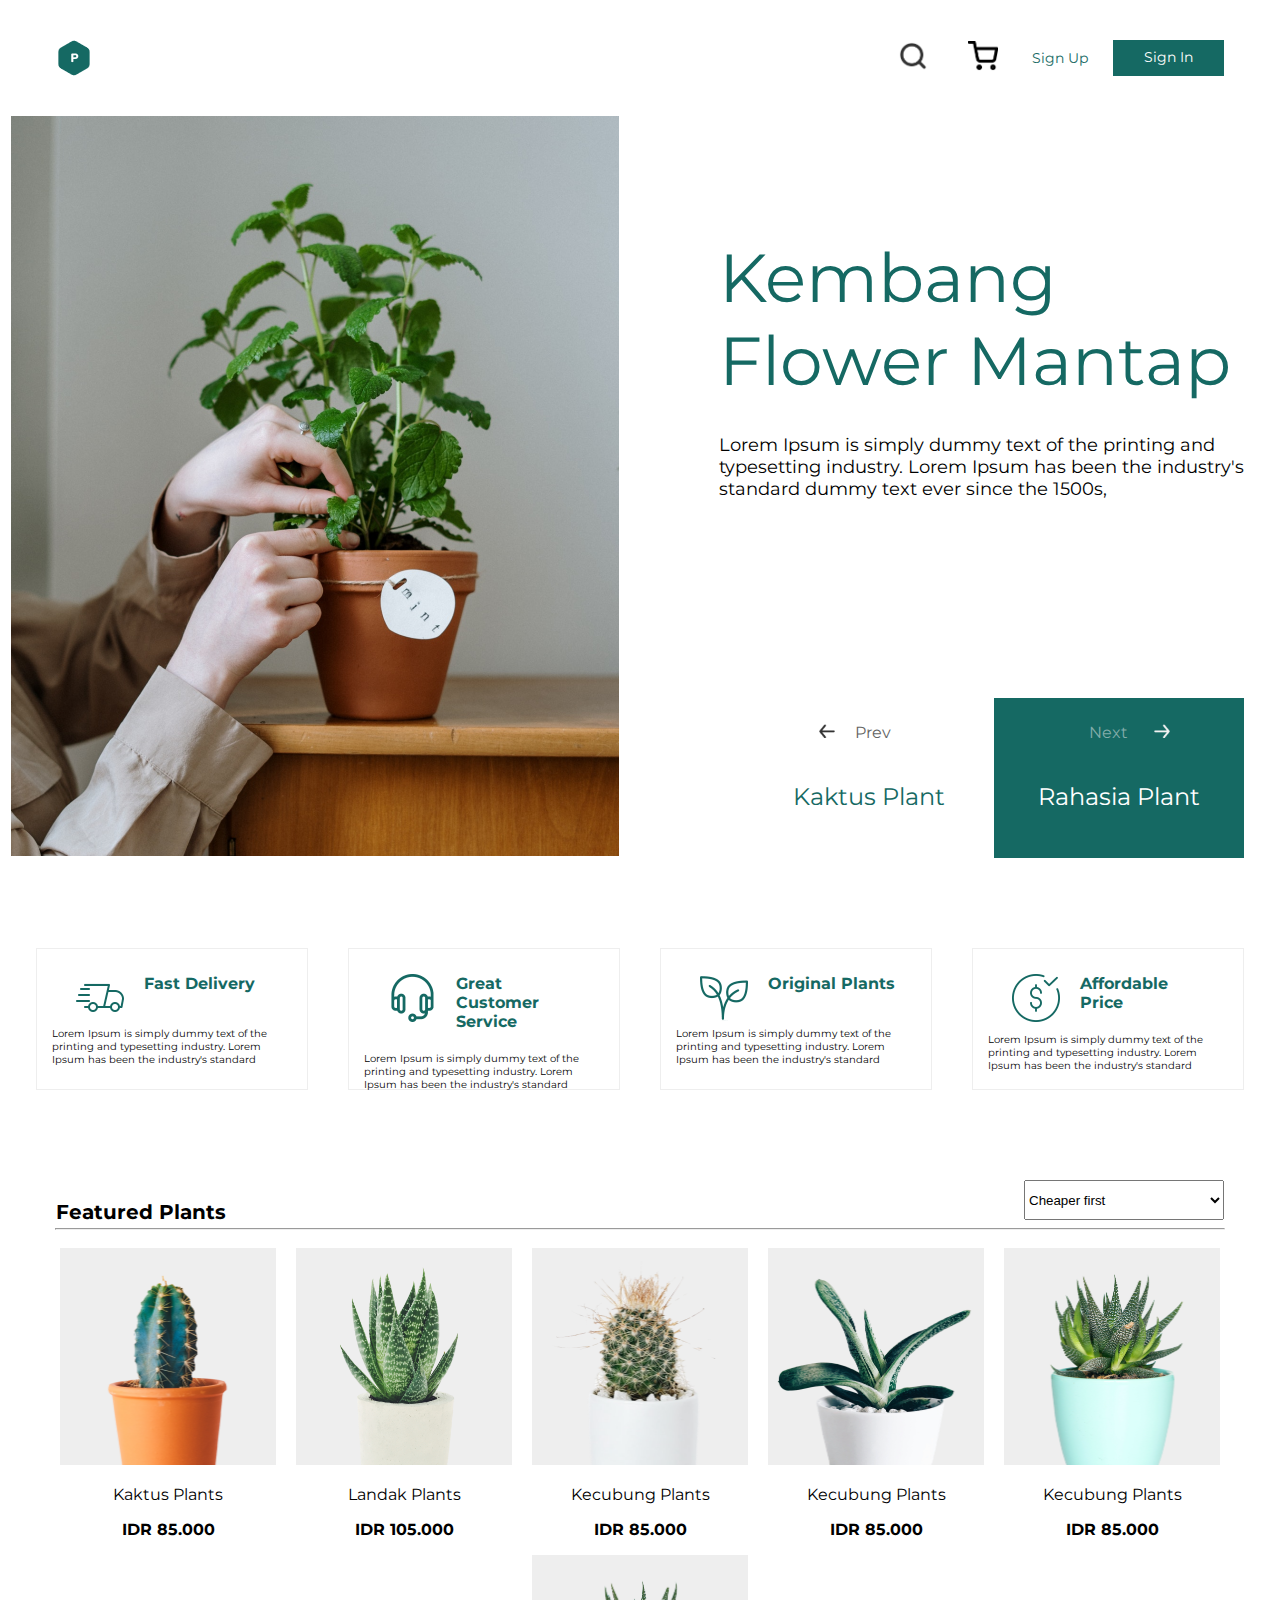
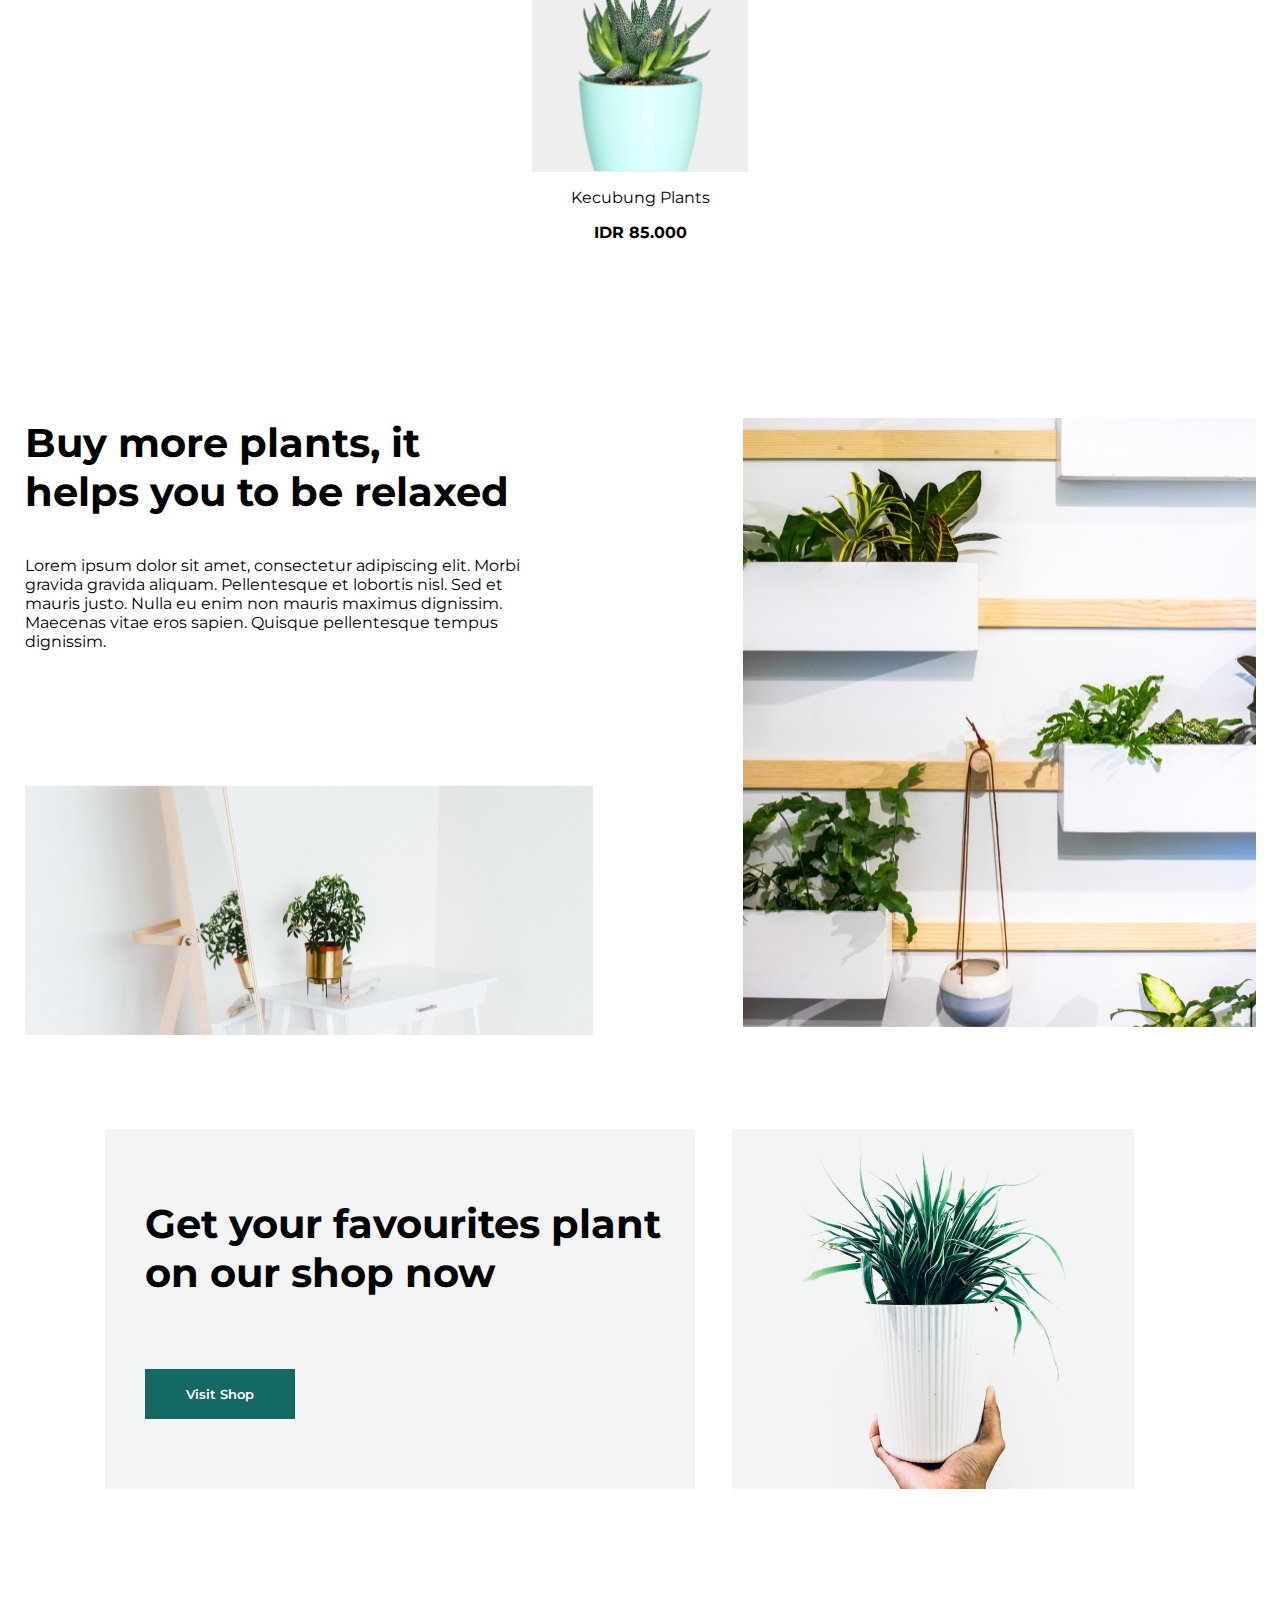
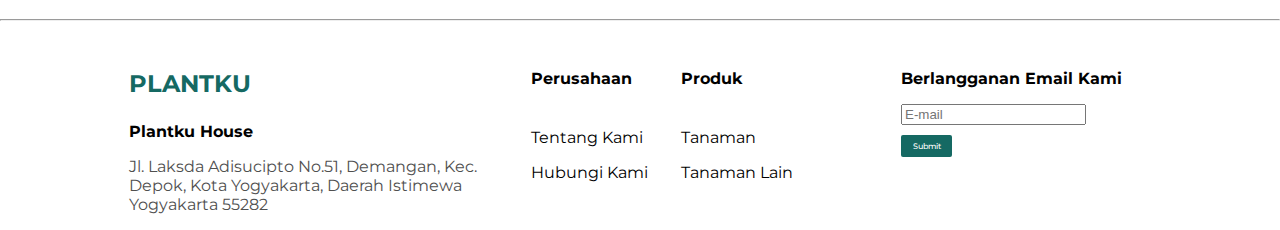
==== index.html @ f4f9d586 "Add files via upload" ====
<!DOCTYPE html>
<html lang="en">
    <head>
        <meta charset="UTF-8">
        <title>Kembang Flower Mantap</title>
        <link href="https://fonts.googleapis.com/css?family=Montserrat:400" rel="stylesheet">
        <link rel="stylesheet" href="styles/style.css">
    </head>
    <body class="body">
        <header>
        <div class="header1">  
            <a href="#"><img src="images/little_p.png" alt="Logo"></a>
            <div class="header_menu">
                <a href="#"><img src="images/head_search.png" width=30 alt="Search"></a>
                <a href="#" class="header_shop"><img src="images/head_shop.png" width=30 alt="Shop"></a>
                <a href="form.html" class="header_su">Sign Up</a>
                <a href="#" class="header_si">Sign In</a>
            </div>
        </div>
        </header>
        <main>
            <section class="flex-container"><!-- 1. Главная картинка, тайтл -->
                <img src="images/main.png" width="608" height="740" alt="">
                <div>
                    <div>
                        <p class="title-text">Kembang Flower Mantap</p>
                        <p class="title-text-2">Lorem Ipsum is simply dummy text of the printing and typesetting industry. Lorem Ipsum has been the industry's standard dummy text ever since the 1500s, </p>
                    </div>
                    <div class="flex-container_m1">
    
                        <div class="main-button">
                            <div class="flex-item2-sub">
                                <div class="flex-container">
                                    <img class="small-arrow-img" src="images/prev.png" alt="">
                                    <p class="flex-item-text-main">Prev</p>
                                </div>
                                <p class="main-switcher-text">Kaktus Plant</p>
                            </div>
                        </div>
    
                        <div class="main-button2">
                            <div class="flex-item2-sub">
                                <div class="flex-container">
                                    <p class="flex-item-text-main2">Next</p>
                                    <img class="small-arrow-img" src="images/next.png" alt="">
                                </div>
                                <p class="main-switcher-text2">Rahasia Plant</p>
                            </div>
                        </div>
    
                    </div>
                </div>
            </section>
            <section class="flex-container2"><!-- 2. Преимущества -->
                <div class="flex-item2">
                    <div class="flex-item2-sub">
                        <div class="flex-container4">
                            <img class="flex-item2-img" src="images/1.png" alt="">
                            <p class="flex-item-text-main_2"><b>Fast Delivery</b></p>
                        </div>
                        <p class="flex-item-text_2">Lorem Ipsum is simply dummy text of the printing and typesetting industry. Lorem Ipsum has been the industry's standard</p>
                    </div>
                </div>
                <div class="flex-item2">
                    <div class="flex-item2-sub">
                        <div class="flex-container4">
                            <img class="flex-item2-img" src="images/2.png" alt="">
                            <p class="flex-item-text-main_2"><b>Great Customer Service</b></p>
                        </div>
                        <p class="flex-item-text_2">Lorem Ipsum is simply dummy text of the printing and typesetting industry. Lorem Ipsum has been the industry's standard</p>
                    </div>
                </div>
                <div class="flex-item2">
                    <div class="flex-item2-sub">
                        <div class="flex-container4">
                            <img class="flex-item2-img" src="images/3.png" alt="">
                            <p class="flex-item-text-main_2"><b>Original Plants</b></p>
                        </div>
                        <p class="flex-item-text_2">Lorem Ipsum is simply dummy text of the printing and typesetting industry. Lorem Ipsum has been the industry's standard</p>
                    </div>
                </div>
                <div class="flex-item2">
                    <div class="flex-item2-sub">
                        <div class="flex-container4">
                            <img class="flex-item2-img" src="images/4.png" alt="">
                            <p class="flex-item-text-main_2"><b>Affordable Price</b></p>
                        </div>
                        <p class="flex-item-text_2">Lorem Ipsum is simply dummy text of the printing and typesetting industry. Lorem Ipsum has been the industry's standard</p>
                    </div>
                </div>
            </section>
            
            <section class="flex-container71"><!-- 3. Кактусы -->
                <p class="text4"><b>Featured Plants</b></p>
                <select class="select1">
                    <option disabled>Select an option</option>
                    <option value="t1" selected>Cheaper first</option>
                    <option value="t2">Expense first</option>
                    <option value="t3">Name (A..Z)</option>
                    <option value="t4">Name (Z..A)</option>
                   </select>
            </section>
            <hr class="hr1">
            
            <section class="flex-container5"><!-- 3.1. Их список -->
                <div class="cactus">
                    <img src="images/k1.png" width="216" height="217" class="img1" alt="">
                    <p>Kaktus Plants</p>
                    <p><b>IDR 85.000</b></p>
                </div>
                <div class="cactus">
                    <img src="images/k2.png" width="216" height="217" class="img1" alt="">
                    <p>Landak Plants</p>
                    <p><b>IDR 105.000</b></p>
                </div>
                <div class="cactus">
                    <img src="images/k3.png" width="216" height="217" class="img1" alt="">
                    <p>Kecubung Plants</p>
                    <p><b>IDR 85.000</b></p>
                </div>
                <div class="cactus">
                    <img src="images/k4.png" width="216" height="217" class="img1" alt="">
                    <p>Kecubung Plants</p>
                    <p><b>IDR 85.000</b></p>
                </div>
                <div class="cactus">
                    <img src="images/k5.png" width="216" height="217" class="img1" alt="">
                    <p>Kecubung Plants</p>
                    <p><b>IDR 85.000</b></p>
                </div>
                <div class="cactus">
                    <div class="cactusAnim" style="background-color: #EEEEEE; background-image: url('images/k5.png'); background-size: contain; width: 216px; height: 217px;">

                    </div>
                    <p>Kecubung Plants</p>
                    <p><b>IDR 85.000</b></p>
                </div>
            </section>

            <section class="flex-container6"><!-- 4. Реклама -->
                <div>
                    <div>
                        <p class="text3_2"><b>Buy more plants, it helps you to be relaxed</b></p>
                        <p class="text2_7">Lorem ipsum dolor sit amet, consectetur adipiscing elit. Morbi gravida gravida aliquam. Pellentesque et lobortis nisl. Sed et mauris justo. Nulla eu enim non mauris maximus dignissim. Maecenas vitae eros sapien. Quisque pellentesque tempus dignissim.</p>
                    </div>
                    <img src="images/s1.png" class="image1_2" width="568" height="250" alt="">
                </div>
                <img src="images/s2.png" width="513" height="609" alt="">
            </section>
            
            <section class="flex-container7"><!-- 5. Ещё реклама -->
                <div class="gray_img">
                    <p class="text3">
                        <b>Get your favourites plant on our shop now</b>
                    </p>
                    <form action="demo.html">
                        <button class="button1">Visit Shop</button>
                    </form>
                </div>
                <img class="image2" src="images/f2.png" alt=""/>
            </section>
        </main>
        <hr class="hr2">
        <footer class="flex-container"><!-- 6. Конец -->
            <div><!-- 1 -->
                <p class="text2_2">
                    <b>PLANTKU</b>
                </p>
                <p class="text2_3">
                    <b>Plantku House</b>
                </p>
                <p class="text2_6">
                    Jl. Laksda Adisucipto No.51, Demangan, Kec. Depok, Kota Yogyakarta, Daerah Istimewa Yogyakarta 55282
                </p>
            </div>
            <div><!-- 2 -->
                <p class="text2_1">
                    <b>Perusahaan</b>
                </p>
                <p class="text2_1">
                    Tentang Kami
                </p>
                <p class="text2_3">
                    Hubungi Kami
                </p>
            </div>
            <div><!-- 3 -->
                <p class="text2_1">
                    <b>Produk</b>
                </p>
                <p class="text2_1">
                    Tanaman
                </p>
                <p class="text2_3">
                    Tanaman Lain
                </p>
            </div>
            <div><!-- 4 -->
                <p class="text2_5">
                    <b>Berlangganan Email Kami</b>
                </p>
                <input type="email" name="email" placeholder="E-mail" class="email">
                <br>
                <form action="#" target="_blank">
                    <button class="button2">Submit</button>
                </form>
                <!--
                    onclick:

                    <form action="option1.php">

$host = 'sql6.freemysqlhosting.net'; //имя хоста
$user = 'sql6444124'; //имя пользователя
$password = '7XXgdFyRrG'; //пароль
$db_name = 'sql6444124'; //имя бд
$link = mysqli_connect($host, $user, $password, $db_name, 3306);
mysqli_query($link, "SET NAMES 'utf8'");
$query = "SELECT * FROM table1 WHERE name = 'Ivan'";
$result = mysqli_query($link, $query);
$result->data_seek(0);
$datarow = $result->fetch_array();
echo $datarow['name'];
                -->
            </div>
        </footer>
    </body>
</html>
---- styles/style.css ----
/* Header */
.header1{
    max-width: 1168px;
    height: 36px;
    margin: 0 auto;
    display: flex;
    padding: 40px;
    justify-content: space-between;
}
.header_shop{
    margin-left: 40px;
}
.header_menu{
    display: flex;
    align-items: center;
}
.header_su{
    width: 91px;
    margin: 0px 0px 0px 8px;
    color: #156963;
    text-align: center;
    font-size: 14px;
    padding: 8px;
    text-decoration: none;
 }
.header_si{
    width: 111px;
    height: 36px;
    color: #fff;
    background-color: #156963;
    font-size: 14px;
    text-align: center;
    line-height: 35px;
    text-decoration: none;
}

/* Body */
body{
    margin: 0;
    font-family: 'Montserrat';
    overflow-x: hidden;
}

/* Containers */
.flex-container_m1 {
    flex-wrap: wrap;
    flex-direction: row;
    display: flex;
    justify-content: center;
    padding-top: 180px;
    padding-left: 100px;
}
.flex-container {
    flex-wrap: wrap;
    flex-direction: row;
    display: flex;
    justify-content: center;
}
.flex-container7 {
    flex-wrap: wrap;
    flex-direction: row;
    display: flex;
    justify-content: center;
    padding-top: 90px;
}
.flex-container71 {
    flex-wrap: wrap;
    flex-direction: row;
    display: flex;
    justify-content: space-between;
    padding-top: 90px;
    max-width: 1168px;
    margin: 0 auto;
}
.flex-container2 {
    flex-wrap: wrap;
    flex-direction: row;
    display: flex;
    justify-content: center;
    padding-top: 90px;
}
.flex-container4 {
    flex-wrap: wrap;
    flex-direction: row;
    display: flex;
    justify-content: center;
}
.flex-container5 {
    flex-wrap: wrap;
    flex-direction: row;
    display: flex;
    justify-content: center;
    padding-top: 10px;
}
.flex-container6 {
    flex-wrap: wrap;
    flex-direction: row;
    display: flex;
    justify-content: center;
    padding-top: 160px;
}

/* 1 */
.main-button{
    width: 250px;
    height: 160px;
    display: inline;
    background: white;
}
.main-button2{
    width: 250px;
    height: 160px;
    display: inline;
    background: #156963;
}
.title-text{
    color: #156963;
    font-size: 68px;
    margin-left: 100px;
    margin-top: 120px;
    width: 550px;
    height: 130px;
    display: block;
}
.title-text::selection{
    color: #f00;
    background-color: #636363;
    font-size: 68px;
    margin-left: 100px;
    margin-top: 120px;
    width: 550px;
    height: 130px;
    display: block;
}
.title-text-2{
    color: black;
    font-size: 18px;
    margin-left: 100px;
    width: 550px;
    display: block;
}
.flex-item-text-main{
    margin-top: 15px;
    margin-left: 20px;
    font-size: 16px;
    width: 65px;
    color: #636363;
}
.flex-item-text-main2{
    margin-top: 15px;
    margin-left: 20px;
    font-size: 16px;
    width: 65px;
    color: #83ADAA;
}
.main-switcher-text{
    font-size: 24px;
    text-align: center;
    color: #156963;
}
.main-switcher-text2{
    font-size: 24px;
    text-align: center;
    color: white;
}

/* 2 */
.flex-item2{
    width: 270px;
    height: 140px;
    border: 1px;
    border-style: groove;
    margin: 0 20px;
}
.flex-item-text-main_2{
    margin-top: 15px;
    margin-left: 20px;
    font-size: 16px;
    width: 130px;
    color: #156963;
}
.flex-item-text_2{
    margin-top: 5px;
    font-size: 10px;
    margin-left: 5px;
    margin-right: 10px;
    color: black;
}

/* 3 */
.hr1{
    align-self:center;
    width:1168px;
}
.img1{
    background-color: #EEEEEE;
}
.image1_2{
    margin-top: 73px;
    padding-right: 150px;
}
.select1{
    width: 200px;
}
.gray_img{
    padding-left: 40px;
    background-color: #F3F4F6;
}

/* overflow-x: hidden; */

.flex-item2-sub{
    margin: 10px;
}
.flex-item-text{
    margin-top: 5px;
    font-size: 10px;
    margin-left: 5px;
    margin-right: 10px;
}
.flex-item2-img{
    width: 48px;
    height: 48px;
    margin-left: 5px;
    margin-top: 15px;
}
.flex-container3{
    flex-wrap: nowrap;
    flex-direction: row;
    display: flex;
    justify-content: center;
    position: relative;
    top: 0;
    left: 360px;
    margin-top: 90px;
}
.image1{
    width: 1168px;
}
.image2{
    width: 480px;
}
.text2{
    font-size: 16px;
    margin-top: 70px;
    width: 550px;
    margin-left:0px; 
}
.text2_7{
    font-size: 16px;
    margin-left:0px;
    margin-top: 0px;
    width: 506px;
    height: 140px;
}
.text2_2{
    font-size: 24px;
    margin-top: 40px;
    width: 150px;
    margin-left:0px;
    color: #156963;
}
.text2_1{
    font-size: 16px;
    margin-top: 40px;
    width: 150px;
    margin-left:0px; 
}
.text2_3{
    font-size: 16px;
    margin-top: 0px;
    width: 150px;
    margin-left:0px; 
}
.text2_5{
    font-size: 16px;
    margin-top: 40px;
    width: 250px;
    margin-left:0px;
    padding-left:70px;
}
.text2_6{
    font-size: 16px;
    margin-left:0px;
    margin-right:50px;
    margin-top: 0px;
    width: 352px;
    color:#4F4F4F;
}
.text3{
    font-size: 40px;
    margin-top: 70px;
    width: 550px;
    height: 130px;
    display: block;
    color: black;
}
.text3_2{
    font-size: 40px;
    margin-top: 0px;
    width: 506px;
}
.text4{
    font-size: 20px;
    height: 0px;
    display: block;
}
.button1{
    position: relative;
    width: 150px;
    height: 50px;
    background: #156963;
    color: white;
    border: none;
    font-family: 'Montserrat';
    font-weight: 600;
    transition: background-color .5s;
}
.button1:focus {
    outline: none;
    box-shadow: 0 0 0 3px lightskyblue;
  }
  .button1:disabled {
    background: #999;
    }
.button1:active {
    background-color: #333;
  }
.button1:hover:enabled{
    position: relative;
    width: 150px;
    height: 50px;
    background: #50c2ba;
    color: white;
    border: none;
    font-family: 'Montserrat';
    font-weight: 600;
}
.button2{
    position: relative;
    background: #156963;
    color: white;
    border: none;
    font-family: 'Montserrat';
    margin-top: 10px;
    left: 70px;
    height: 22px;
    width: 51px;
    font-weight: 500;
    font-size: 8px;
    border-radius: 2px;
}
.button2:hover{
    position: relative;
    background: #50c2ba;
    color: white;
    border: none;
    font-family: 'Montserrat';
    margin-top: 10px;
    left: 70px;
    height: 22px;
    width: 51px;
    font-weight: 500;
    font-size: 8px;
    border-radius: 2px;
}
.button2:focus {
    outline: none;
    box-shadow: 0 0 0 3px lightskyblue;
  }
  .button2:active {
      background-color: #333;
    }
.email{
    margin-left: 70px;
}
.email2{
    font-family: 'Montserrat';
    font-weight: 500;
    width: 250px;
    border-radius: 2px;
    border-style: solid;
}
.email3{
    font-family: 'Montserrat';
    font-weight: 500;
    width: 250px;
    border-radius: 2px;
    border-color: #f00;
    border-style: solid;
}
.small-arrow-img{
    width: 16px;
    height: 14px;
    padding-top: 16px;
}
.cactus{
text-align: center;
font-family: 'Montserrat';
margin-left: 10px;
margin-right: 10px;
}


.hr2{
    align-self:center;
    color:#156963;
    margin-top: 130px;
}
label:focus-within{
    font-weight: bold;
}
input[type="radio"]:checked+label
{
    font-style: italic;
}
dt::first-letter {
    font-weight: bold;
}
dd::after{
    content: '\1F6C8';
}
.checkbox1+label{
    background-color: aqua;
    box-shadow: 0 0 5px 2px;
    text-shadow: 1px 1px orange;
}
.checkbox2+label{
    background-color: lime;
    box-shadow: 0 0 5px 2px;
}
input[type="checkbox"]:checked+label
{
    text-decoration: line-through;
}
.card {
    width: 100px;
    height: 100px;
}
.linear {
    background-image: repeating-linear-gradient(
    0.1turn,
    rgb(195, 34, 34) 0px 0px,
    rgb(99, 99, 99) 20px 20px
    );
}
.linear:hover {
    background-image: repeating-linear-gradient(
    0.9turn,
    rgb(34, 195, 34) 0px 0px,
    rgb(99, 99, 99) 20px 20px
    );
}
.radial {
    background-image: radial-gradient(rgb(0, 26, 255), rgb(255, 255, 255));
    transition: transform 1s;
}
.radial:hover{
    transform: rotate3d(1, 2, 3, 45deg);
}
.conic {
    background-image: conic-gradient(
        red,
        orange,
        yellow,
        green,
        blue,
        purple,
        red
    );
    transition-property: background-image;
    transition: transform 2s;
}
.conic:hover{
    transform: scale(2, 3);
}
.cactusAnim{
    width: 216px;
    height: 217px;
    animation: loader 3s linear;
}

@keyframes loader {
    from {
        background-color: #fff0;
        background-image: url('../images/loading.png');
        background-size: contain;
  }
  to {
    transform: rotate(360deg);
    background-color: #fff0;
    background-image: url('../images/loading.png');
    background-size: contain;
  }
}
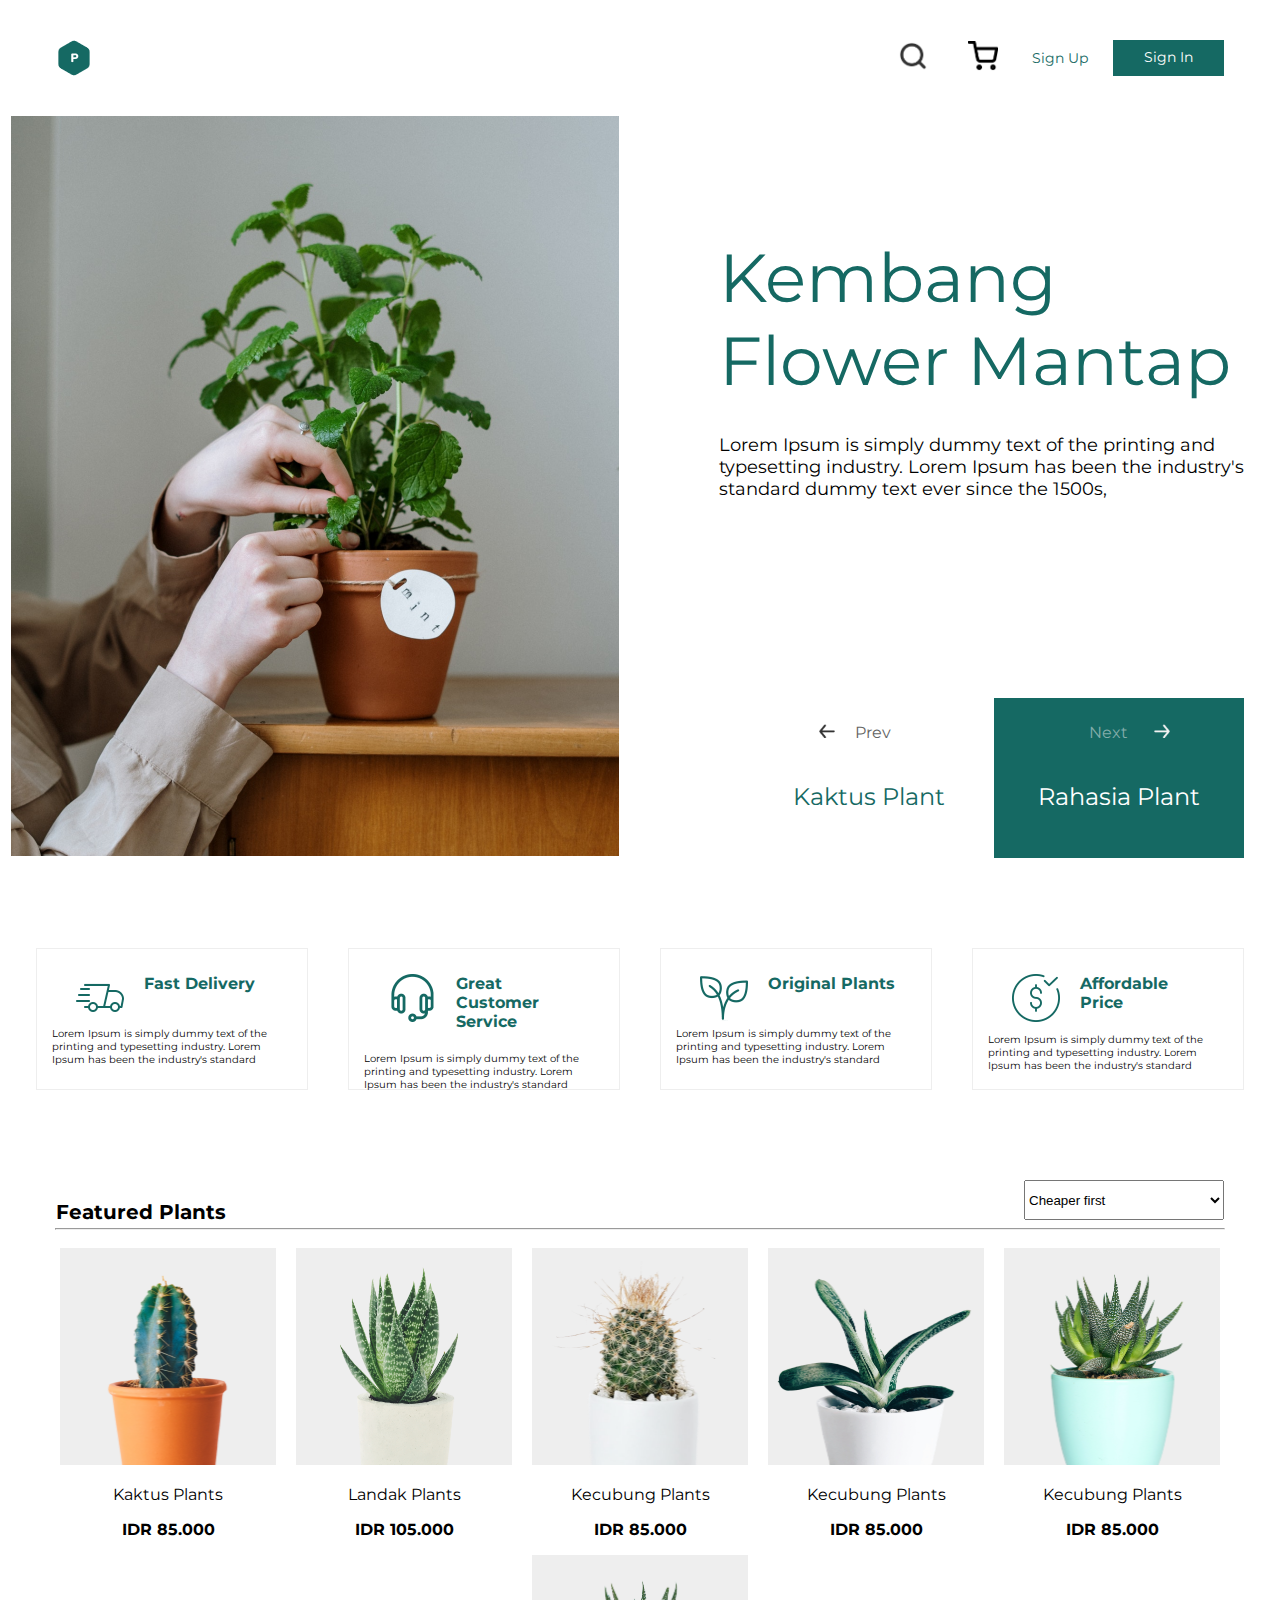
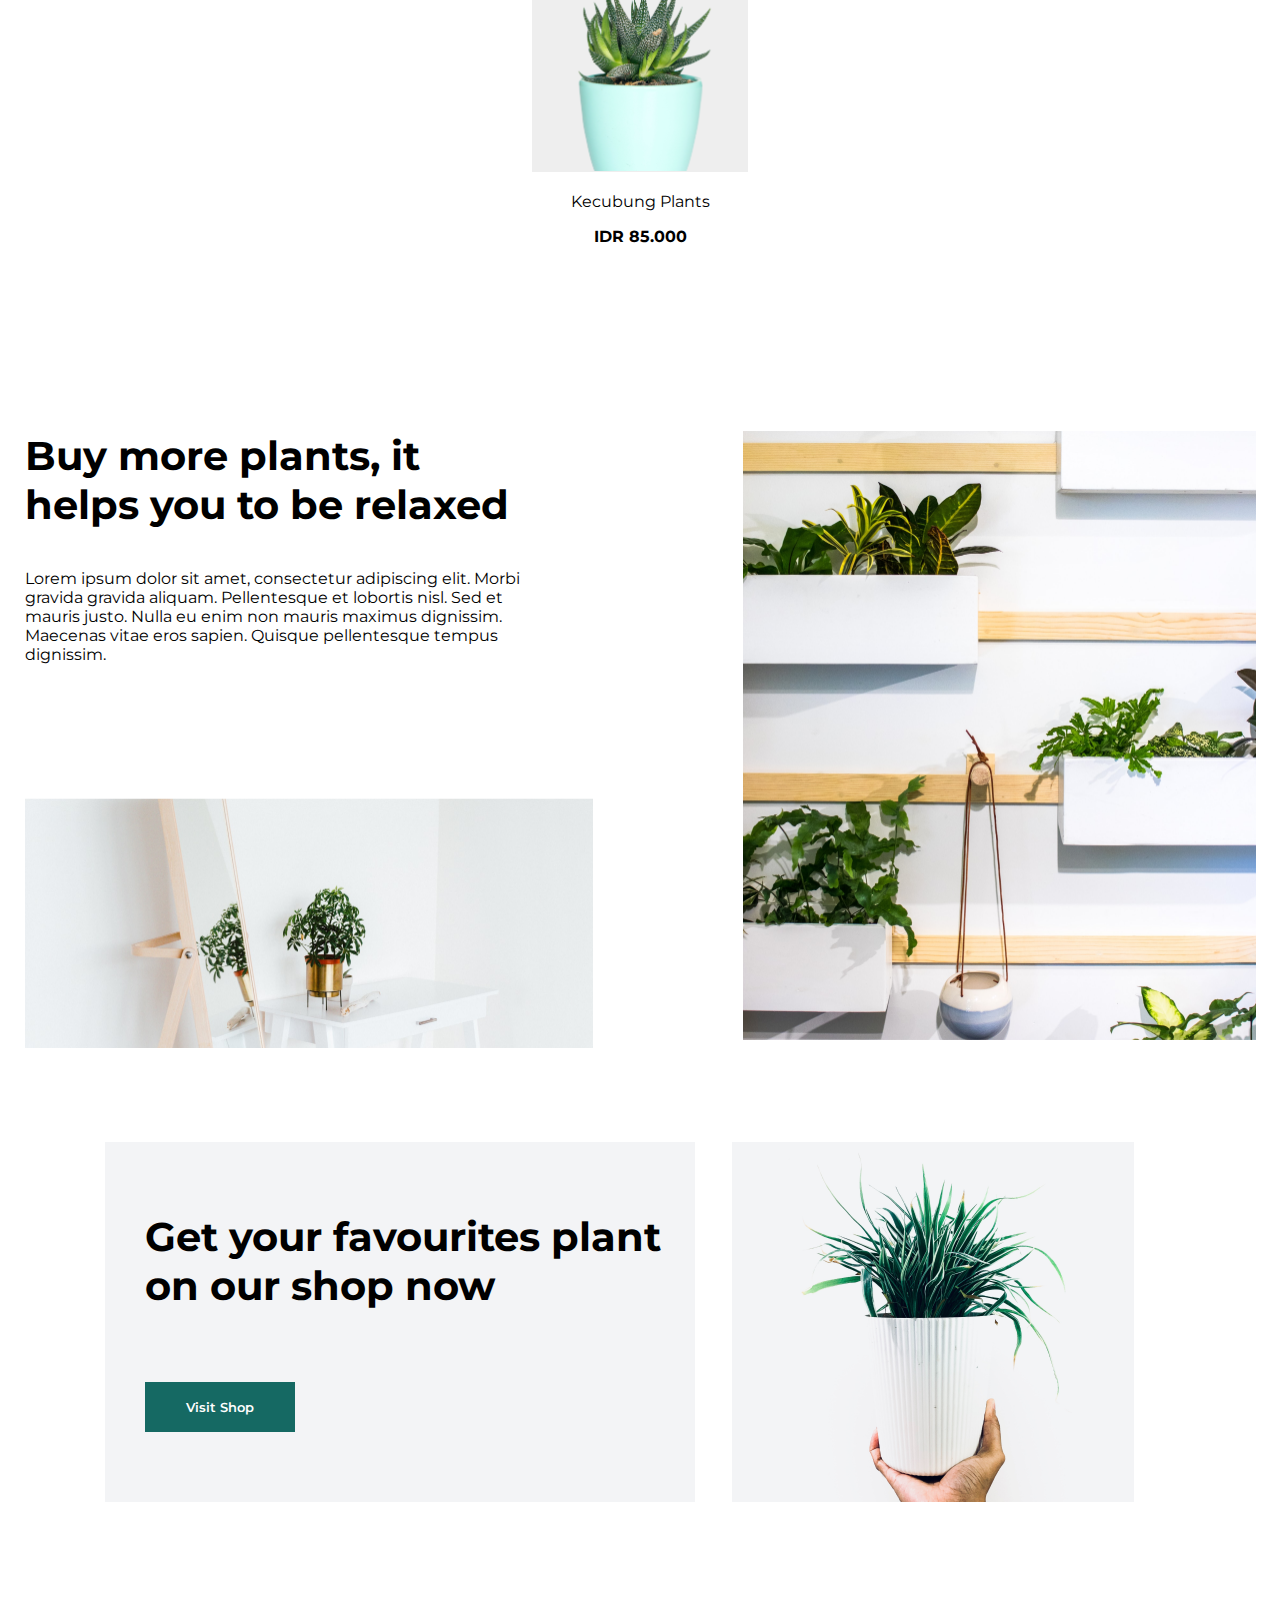
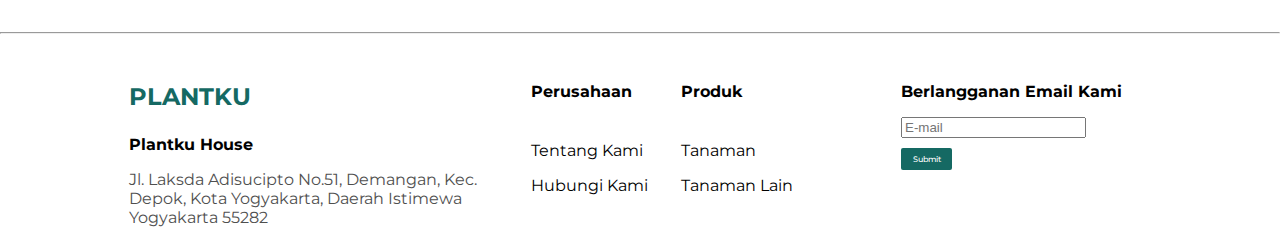
==== commit cc4e5545: "Add files via upload" ====
--- a/index.html
+++ b/index.html
@@ -21,7 +21,7 @@
         <main>
             <section class="flex-container"><!-- 1. Главная картинка, тайтл -->
                 <img src="images/main.png" width="608" height="740" alt="">
-                <div>
+                <div class="brkpntc1">
                     <div>
                         <p class="title-text">Kembang Flower Mantap</p>
                         <p class="title-text-2">Lorem Ipsum is simply dummy text of the printing and typesetting industry. Lorem Ipsum has been the industry's standard dummy text ever since the 1500s, </p>
@@ -129,16 +129,18 @@
                     <p><b>IDR 85.000</b></p>
                 </div>
                 <div class="cactus">
-                    <div class="cactusAnim" style="background-color: #EEEEEE; background-image: url('images/k5.png'); background-size: contain; width: 216px; height: 217px;">
-
-                    </div>
-                    <p>Kecubung Plants</p>
-                    <p><b>IDR 85.000</b></p>
+                    <div style="height: 300px; top: -16px; position: relative;">
+                        <div class="cactusAnim" style="background-color: #EEEEEE; background-image: url('images/k5.png'); background-size: contain; width: 216px; height: 217px;">
+    
+                            <p style="position: relative; top: 237px;">Kecubung Plants</p>
+                            <p style="position: relative; top: 237px;"><b>IDR 85.000</b></p>
+                        </div>
+                    </div>
                 </div>
             </section>
 
             <section class="flex-container6"><!-- 4. Реклама -->
-                <div>
+                <div class="brkpntc2">
                     <div>
                         <p class="text3_2"><b>Buy more plants, it helps you to be relaxed</b></p>
                         <p class="text2_7">Lorem ipsum dolor sit amet, consectetur adipiscing elit. Morbi gravida gravida aliquam. Pellentesque et lobortis nisl. Sed et mauris justo. Nulla eu enim non mauris maximus dignissim. Maecenas vitae eros sapien. Quisque pellentesque tempus dignissim.</p>
@@ -160,67 +162,69 @@
                 <img class="image2" src="images/f2.png" alt=""/>
             </section>
         </main>
-        <hr class="hr2">
-        <footer class="flex-container"><!-- 6. Конец -->
-            <div><!-- 1 -->
-                <p class="text2_2">
-                    <b>PLANTKU</b>
-                </p>
-                <p class="text2_3">
-                    <b>Plantku House</b>
-                </p>
-                <p class="text2_6">
-                    Jl. Laksda Adisucipto No.51, Demangan, Kec. Depok, Kota Yogyakarta, Daerah Istimewa Yogyakarta 55282
-                </p>
-            </div>
-            <div><!-- 2 -->
-                <p class="text2_1">
-                    <b>Perusahaan</b>
-                </p>
-                <p class="text2_1">
-                    Tentang Kami
-                </p>
-                <p class="text2_3">
-                    Hubungi Kami
-                </p>
-            </div>
-            <div><!-- 3 -->
-                <p class="text2_1">
-                    <b>Produk</b>
-                </p>
-                <p class="text2_1">
-                    Tanaman
-                </p>
-                <p class="text2_3">
-                    Tanaman Lain
-                </p>
-            </div>
-            <div><!-- 4 -->
-                <p class="text2_5">
-                    <b>Berlangganan Email Kami</b>
-                </p>
-                <input type="email" name="email" placeholder="E-mail" class="email">
-                <br>
-                <form action="#" target="_blank">
-                    <button class="button2">Submit</button>
-                </form>
-                <!--
-                    onclick:
-
-                    <form action="option1.php">
-
-$host = 'sql6.freemysqlhosting.net'; //имя хоста
-$user = 'sql6444124'; //имя пользователя
-$password = '7XXgdFyRrG'; //пароль
-$db_name = 'sql6444124'; //имя бд
-$link = mysqli_connect($host, $user, $password, $db_name, 3306);
-mysqli_query($link, "SET NAMES 'utf8'");
-$query = "SELECT * FROM table1 WHERE name = 'Ivan'";
-$result = mysqli_query($link, $query);
-$result->data_seek(0);
-$datarow = $result->fetch_array();
-echo $datarow['name'];
-                -->
+        <footer><!-- 6. Конец -->
+            <hr class="hr2">
+            <div class="flex-container">
+                <div><!-- 1 -->
+                    <p class="text2_2">
+                        <b>PLANTKU</b>
+                    </p>
+                    <p class="text2_3">
+                        <b>Plantku House</b>
+                    </p>
+                    <p class="text2_6">
+                        Jl. Laksda Adisucipto No.51, Demangan, Kec. Depok, Kota Yogyakarta, Daerah Istimewa Yogyakarta 55282
+                    </p>
+                </div>
+                <div><!-- 2 -->
+                    <p class="text2_1">
+                        <b>Perusahaan</b>
+                    </p>
+                    <p class="text2_1">
+                        Tentang Kami
+                    </p>
+                    <p class="text2_3">
+                        Hubungi Kami
+                    </p>
+                </div>
+                <div><!-- 3 -->
+                    <p class="text2_1">
+                        <b>Produk</b>
+                    </p>
+                    <p class="text2_1">
+                        Tanaman
+                    </p>
+                    <p class="text2_3">
+                        Tanaman Lain
+                    </p>
+                </div>
+                <div><!-- 4 -->
+                    <p class="text2_5">
+                        <b>Berlangganan Email Kami</b>
+                    </p>
+                    <input type="email" name="email" placeholder="E-mail" class="email">
+                    <br>
+                    <form action="#" target="_blank">
+                        <button class="button2">Submit</button>
+                    </form>
+                    <!--
+                        onclick:
+    
+                        <form action="option1.php">
+    
+    $host = 'sql6.freemysqlhosting.net'; //имя хоста
+    $user = 'sql6444124'; //имя пользователя
+    $password = '7XXgdFyRrG'; //пароль
+    $db_name = 'sql6444124'; //имя бд
+    $link = mysqli_connect($host, $user, $password, $db_name, 3306);
+    mysqli_query($link, "SET NAMES 'utf8'");
+    $query = "SELECT * FROM table1 WHERE name = 'Ivan'";
+    $result = mysqli_query($link, $query);
+    $result->data_seek(0);
+    $datarow = $result->fetch_array();
+    echo $datarow['name'];
+                    -->
+                </div>
             </div>
         </footer>
     </body>
--- a/styles/style.css
+++ b/styles/style.css
@@ -39,6 +39,9 @@
     margin: 0;
     font-family: 'Montserrat';
     overflow-x: hidden;
+    display: flex;
+    flex-direction: column;
+    min-height: 100vh;
 }
 
 /* Containers */
@@ -381,6 +384,10 @@
     border-radius: 2px;
     border-style: solid;
 }
+.email2:focus::-webkit-input-placeholder {color: transparent}
+.email2:focus::-moz-placeholder          {color: transparent}
+.email2:focus:-moz-placeholder           {color: transparent}
+.email2:focus:-ms-input-placeholder      {color: transparent}
 .email3{
     font-family: 'Montserrat';
     font-weight: 500;
@@ -389,6 +396,10 @@
     border-color: #f00;
     border-style: solid;
 }
+.email3:focus::-webkit-input-placeholder {color: transparent}
+.email3:focus::-moz-placeholder          {color: transparent}
+.email3:focus:-moz-placeholder           {color: transparent}
+.email3:focus:-ms-input-placeholder      {color: transparent}
 .small-arrow-img{
     width: 16px;
     height: 14px;
@@ -485,11 +496,42 @@
         background-color: #fff0;
         background-image: url('../images/loading.png');
         background-size: contain;
+        color: transparent;
   }
   to {
     transform: rotate(360deg);
     background-color: #fff0;
     background-image: url('../images/loading.png');
     background-size: contain;
-  }
+    color: transparent;
+  }
+}
+  
+  
+  main {
+    flex-grow: 1;
+  }
+  
+  footer {
+    flex-shrink: 0;
+  }
+
+@media (min-width: 1210px) and (max-width: 1258px) {
+    .flex-container{
+        flex-wrap: nowrap;
+    }
+}
+.brkpntc1{
+    padding-right: 0px;
+}
+.brkpntc2{
+    padding-left: 0px;
+}
+@media (min-width: 320px) and (max-width: 1210px) {
+    .brkpntc1{
+        padding-right: 90px;
+    }
+    .brkpntc2{
+        padding-left: 150px;
+    }
 }